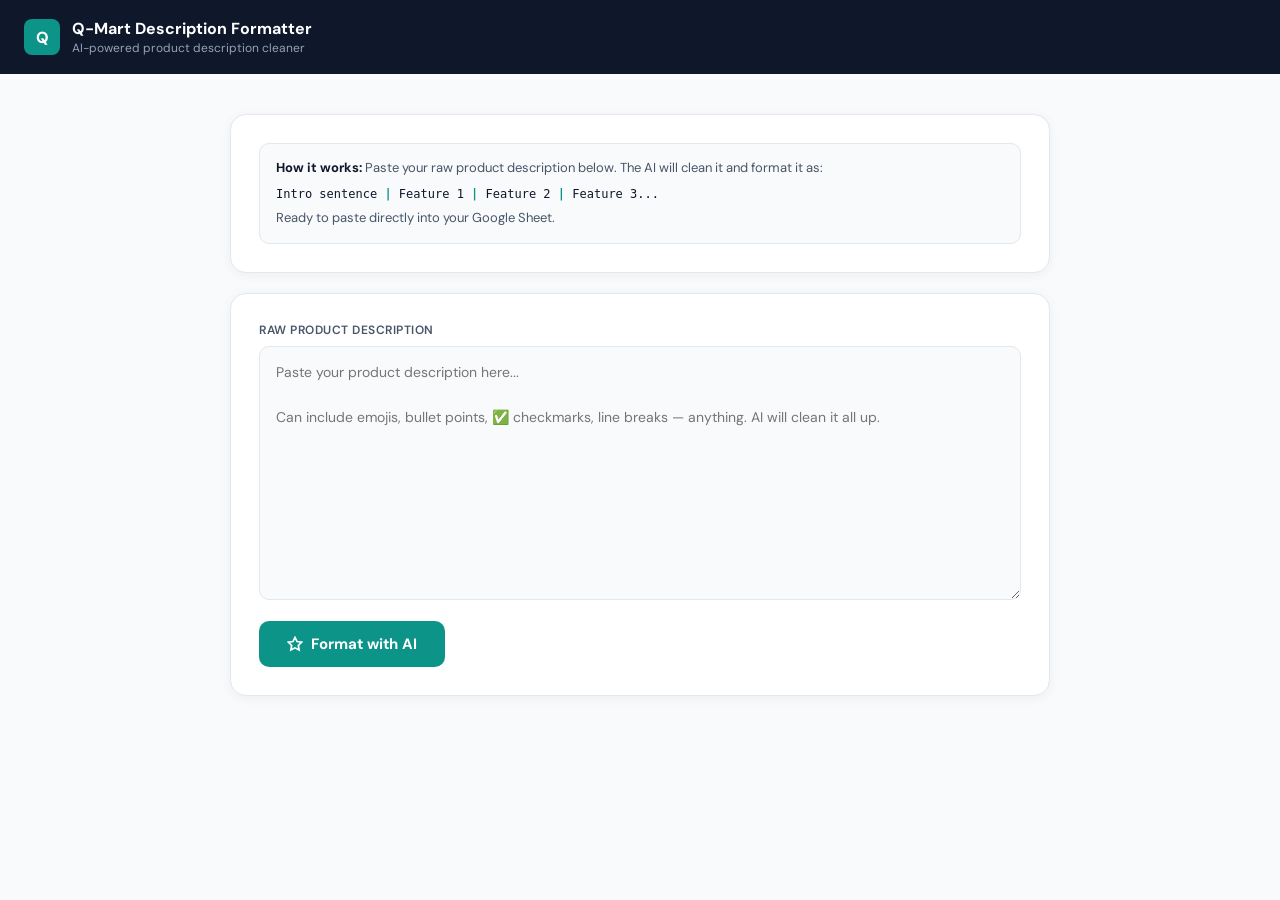
==== qmart-desc-tool.html @ 61875cc5 "Add files via upload" ====
<!DOCTYPE html>
<html lang="en">
<head>
<meta charset="UTF-8">
<meta name="viewport" content="width=device-width, initial-scale=1.0">
<title>Q-Mart Description Formatter</title>
<link href="https://fonts.googleapis.com/css2?family=DM+Sans:wght@400;500;600;700&family=DM+Mono:wght@400;500&display=swap" rel="stylesheet">
<style>
:root {
  --teal: #0d9488;
  --teal-dark: #0f766e;
  --teal-light: #ccfbf1;
  --teal-xlight: #f0fdfa;
  --dark: #0f172a;
  --mid: #475569;
  --muted: #94a3b8;
  --border: #e2e8f0;
  --bg: #f8fafc;
  --white: #ffffff;
}
* { margin: 0; padding: 0; box-sizing: border-box; }
body { font-family: 'DM Sans', sans-serif; background: var(--bg); color: var(--dark); min-height: 100vh; }

.header {
  background: var(--dark);
  padding: 18px 24px;
  display: flex; align-items: center; gap: 12px;
}
.header-logo {
  width: 36px; height: 36px; border-radius: 8px;
  background: var(--teal);
  display: flex; align-items: center; justify-content: center;
  font-weight: 800; font-size: 16px; color: white;
}
.header-title { color: white; font-size: 16px; font-weight: 700; }
.header-sub { color: var(--muted); font-size: 12px; margin-top: 1px; }

.container { max-width: 860px; margin: 0 auto; padding: 40px 20px; }

.card {
  background: var(--white);
  border: 1px solid var(--border);
  border-radius: 16px;
  padding: 28px;
  margin-bottom: 20px;
  box-shadow: 0 2px 12px rgba(0,0,0,0.05);
}

label {
  display: block;
  font-size: 12px; font-weight: 600; color: var(--mid);
  text-transform: uppercase; letter-spacing: 0.5px;
  margin-bottom: 8px;
}

textarea {
  width: 100%; padding: 14px 16px;
  border: 1.5px solid var(--border); border-radius: 10px;
  font-family: 'DM Sans', sans-serif; font-size: 14px;
  color: var(--dark); line-height: 1.6;
  resize: vertical; outline: none;
  transition: border-color 0.2s;
  background: var(--bg);
}
textarea:focus { border-color: var(--teal); background: white; }

.btn {
  background: var(--teal); color: white; border: none;
  border-radius: 10px; padding: 13px 28px;
  font-family: 'DM Sans', sans-serif; font-size: 15px; font-weight: 700;
  cursor: pointer; transition: background 0.2s;
  display: flex; align-items: center; gap: 8px;
  margin-top: 16px;
}
.btn:hover { background: var(--teal-dark); }
.btn:disabled { background: var(--muted); cursor: not-allowed; }

.result-box {
  background: var(--teal-xlight);
  border: 1.5px solid var(--teal-light);
  border-radius: 10px; padding: 16px;
  margin-top: 20px; display: none;
}
.result-label {
  font-size: 11px; font-weight: 700; color: var(--teal-dark);
  text-transform: uppercase; letter-spacing: 0.5px; margin-bottom: 10px;
}
.result-text {
  font-family: 'DM Mono', monospace;
  font-size: 13px; color: var(--dark);
  line-height: 1.6; word-break: break-word;
  white-space: pre-wrap;
}
.copy-btn {
  margin-top: 12px; background: var(--teal); color: white;
  border: none; border-radius: 8px; padding: 8px 16px;
  font-family: 'DM Sans', sans-serif; font-size: 13px; font-weight: 600;
  cursor: pointer; transition: background 0.2s;
}
.copy-btn:hover { background: var(--teal-dark); }

.loading {
  display: none; align-items: center; gap: 10px;
  margin-top: 16px; color: var(--mid); font-size: 14px;
}
.spinner {
  width: 20px; height: 20px; border: 2px solid var(--border);
  border-top-color: var(--teal); border-radius: 50%;
  animation: spin 0.8s linear infinite;
}
@keyframes spin { to { transform: rotate(360deg); } }

.error-box {
  background: #fef2f2; border: 1.5px solid #fecaca;
  border-radius: 10px; padding: 14px;
  margin-top: 16px; display: none;
  color: #dc2626; font-size: 14px;
}

.tip {
  background: var(--bg); border: 1px solid var(--border);
  border-radius: 10px; padding: 14px 16px;
  font-size: 13px; color: var(--mid); line-height: 1.6;
}
.tip strong { color: var(--dark); }
.pipe { color: var(--teal); font-weight: 700; font-family: monospace; }
</style>
</head>
<body>

<div class="header">
  <div class="header-logo">Q</div>
  <div>
    <div class="header-title">Q-Mart Description Formatter</div>
    <div class="header-sub">AI-powered product description cleaner</div>
  </div>
</div>

<div class="container">

  <div class="card">
    <div class="tip">
      <strong>How it works:</strong> Paste your raw product description below. The AI will clean it and format it as:<br>
      <span style="margin-top:6px;display:block;font-family:monospace;font-size:12px;color:var(--dark);">
        Intro sentence <span class="pipe">|</span> Feature 1 <span class="pipe">|</span> Feature 2 <span class="pipe">|</span> Feature 3...
      </span>
      <span style="margin-top:4px;display:block;">Ready to paste directly into your Google Sheet.</span>
    </div>
  </div>

  <div class="card">
    <label>Raw Product Description</label>
    <textarea id="inputDesc" rows="10" placeholder="Paste your product description here...&#10;&#10;Can include emojis, bullet points, ✅ checkmarks, line breaks — anything. AI will clean it all up."></textarea>
    <button class="btn" id="formatBtn" onclick="formatDesc()">
      <svg width="16" height="16" fill="none" stroke="currentColor" stroke-width="2.5" viewBox="0 0 24 24"><path d="M12 2l3.09 6.26L22 9.27l-5 4.87 1.18 6.88L12 17.77l-6.18 3.25L7 14.14 2 9.27l6.91-1.01L12 2z"/></svg>
      Format with AI
    </button>

    <div class="loading" id="loading">
      <div class="spinner"></div>
      Formatting your description...
    </div>

    <div class="error-box" id="errorBox"></div>

    <div class="result-box" id="resultBox">
      <div class="result-label">✓ Formatted Result — Copy & paste into Google Sheet</div>
      <div class="result-text" id="resultText"></div>
      <button class="copy-btn" onclick="copyResult()">Copy to Clipboard</button>
    </div>
  </div>

</div>

<script>
async function formatDesc() {
  const input = document.getElementById('inputDesc').value.trim();
  if (!input) { showError('Please paste a product description first.'); return; }

  const btn = document.getElementById('formatBtn');
  const loading = document.getElementById('loading');
  const errorBox = document.getElementById('errorBox');
  const resultBox = document.getElementById('resultBox');

  btn.disabled = true;
  loading.style.display = 'flex';
  errorBox.style.display = 'none';
  resultBox.style.display = 'none';

  const systemPrompt = `You are a product description formatter for an e-commerce website called Q-Mart based in Doha, Qatar.

Format the given raw product description into this exact structure:
[One clear compelling intro sentence about the product] | [Feature 1] | [Feature 2] | [Feature 3] | [more features...]

Strict rules:
- Output ONLY the formatted text — no explanation, no preamble, no markdown
- Everything on ONE single line — no line breaks, no newlines
- First part (before first |) = one compelling intro sentence, NO emojis
- Each feature after | = short and clear, max 10 words each
- Remove ALL emojis and bullet symbols (✅ 🔢 ✔ • ▪ etc.)
- Remove repeated or redundant points
- Keep all important specs (size, weight, power, capacity, model numbers etc.)
- Use ONLY | as separator
- Do not add quotes around the output`;

  try {
    const response = await fetch('https://api.anthropic.com/v1/messages', {
      method: 'POST',
      headers: { 'Content-Type': 'application/json' },
      body: JSON.stringify({
        model: 'claude-sonnet-4-20250514',
        max_tokens: 1000,
        system: systemPrompt,
        messages: [{ role: 'user', content: input }]
      })
    });

    const data = await response.json();

    if (data.error) throw new Error(data.error.message);

    const result = data.content?.[0]?.text?.trim();
    if (!result) throw new Error('No result returned.');

    document.getElementById('resultText').textContent = result;
    resultBox.style.display = 'block';

  } catch (err) {
    showError('Error: ' + err.message);
  } finally {
    btn.disabled = false;
    loading.style.display = 'none';
  }
}

function showError(msg) {
  const el = document.getElementById('errorBox');
  el.textContent = msg;
  el.style.display = 'block';
}

function copyResult() {
  const text = document.getElementById('resultText').textContent;
  navigator.clipboard.writeText(text).then(() => {
    const btn = document.querySelector('.copy-btn');
    btn.textContent = 'Copied!';
    setTimeout(() => btn.textContent = 'Copy to Clipboard', 2000);
  });
}
</script>
</body>
</html>
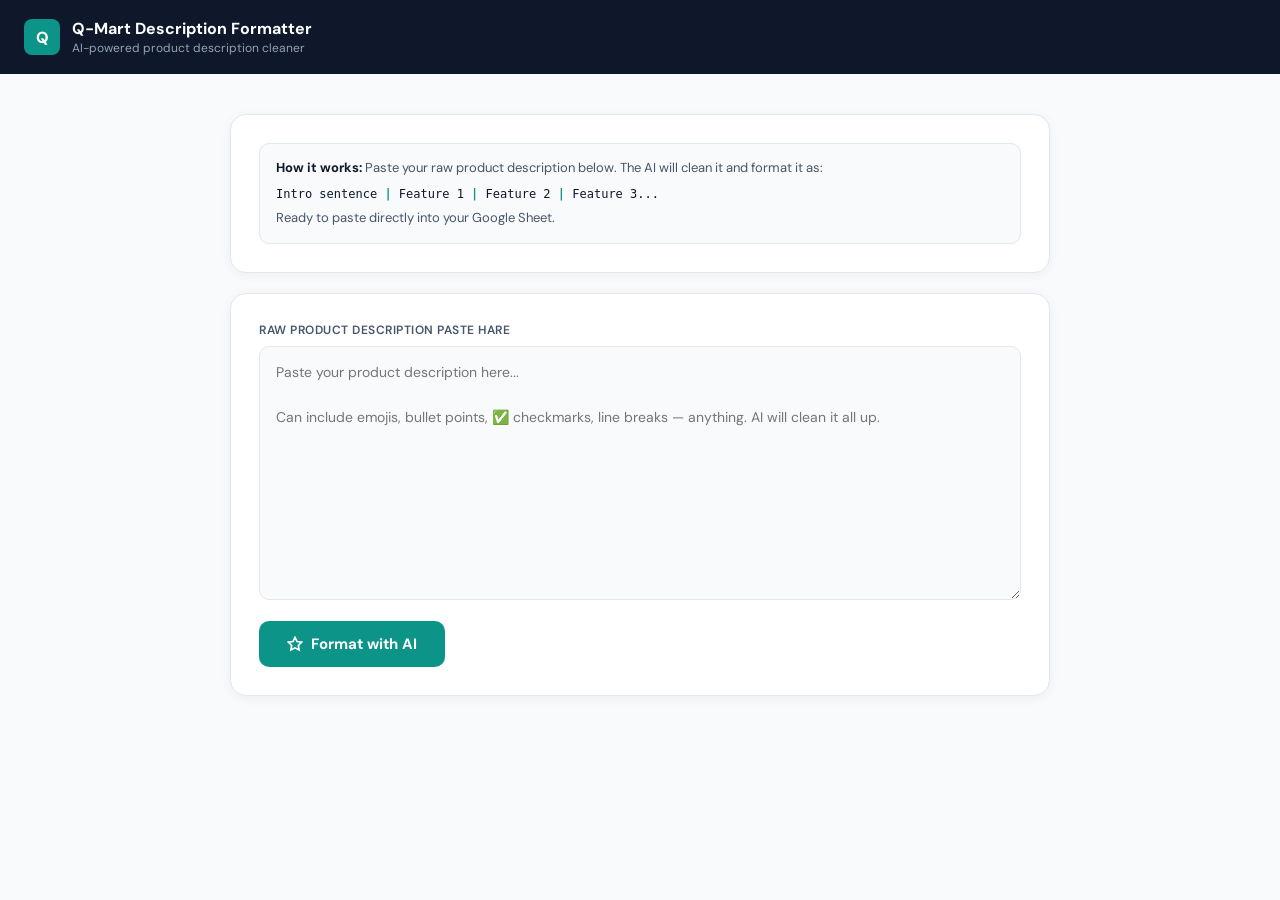
==== commit 187ba31b: "Update qmart-desc-tool.html" ====
--- a/qmart-desc-tool.html
+++ b/qmart-desc-tool.html
@@ -149,7 +149,7 @@
   </div>
 
   <div class="card">
-    <label>Raw Product Description</label>
+    <label>Raw Product Description Paste hare</label>
     <textarea id="inputDesc" rows="10" placeholder="Paste your product description here...&#10;&#10;Can include emojis, bullet points, ✅ checkmarks, line breaks — anything. AI will clean it all up."></textarea>
     <button class="btn" id="formatBtn" onclick="formatDesc()">
       <svg width="16" height="16" fill="none" stroke="currentColor" stroke-width="2.5" viewBox="0 0 24 24"><path d="M12 2l3.09 6.26L22 9.27l-5 4.87 1.18 6.88L12 17.77l-6.18 3.25L7 14.14 2 9.27l6.91-1.01L12 2z"/></svg>
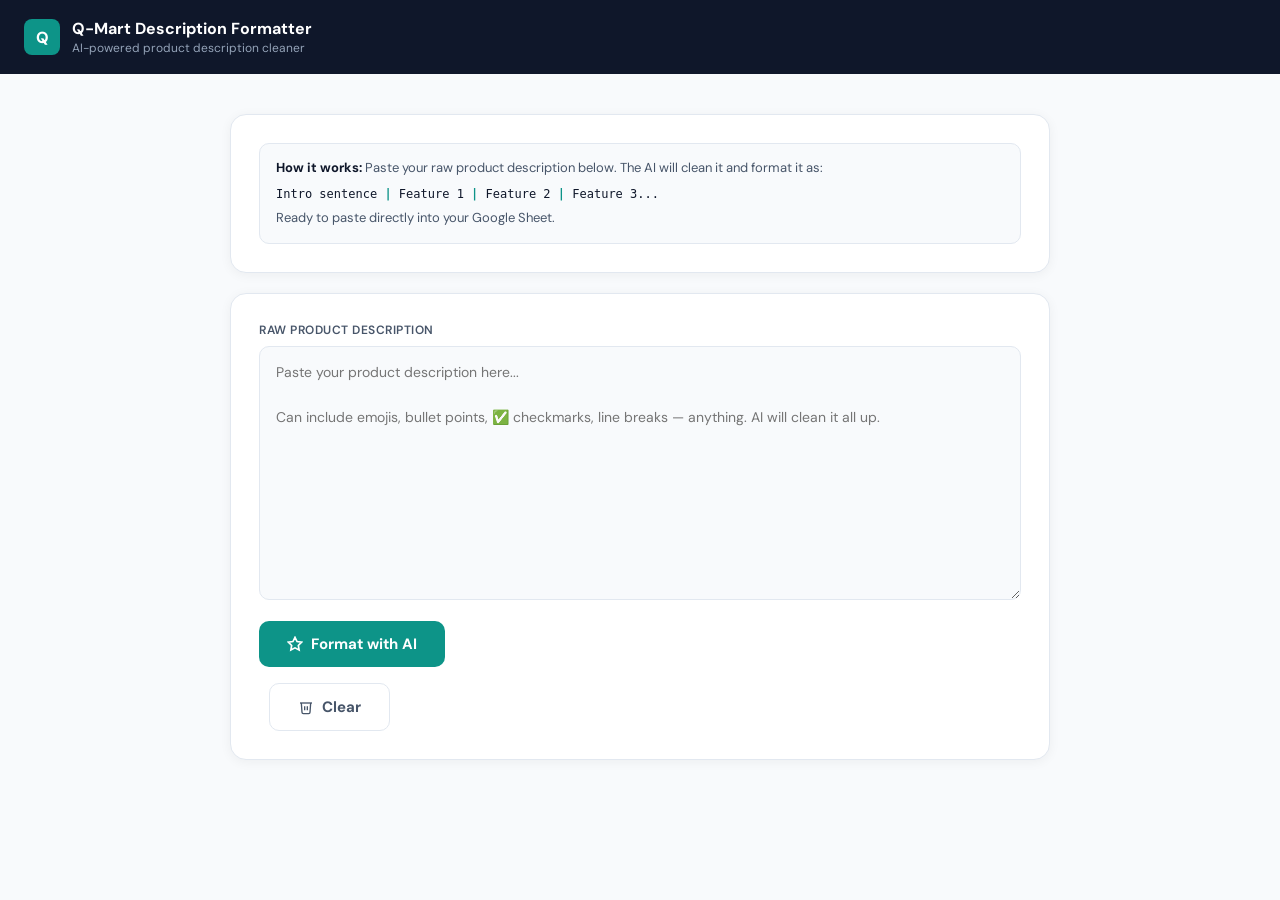
==== commit 2963f20d: "Update qmart-desc-tool.html" ====
--- a/qmart-desc-tool.html
+++ b/qmart-desc-tool.html
@@ -149,12 +149,16 @@
   </div>
 
   <div class="card">
-    <label>Raw Product Description Paste hare</label>
+    <label>Raw Product Description</label>
     <textarea id="inputDesc" rows="10" placeholder="Paste your product description here...&#10;&#10;Can include emojis, bullet points, ✅ checkmarks, line breaks — anything. AI will clean it all up."></textarea>
     <button class="btn" id="formatBtn" onclick="formatDesc()">
       <svg width="16" height="16" fill="none" stroke="currentColor" stroke-width="2.5" viewBox="0 0 24 24"><path d="M12 2l3.09 6.26L22 9.27l-5 4.87 1.18 6.88L12 17.77l-6.18 3.25L7 14.14 2 9.27l6.91-1.01L12 2z"/></svg>
       Format with AI
     </button>
+    <button class="btn" onclick="clearAll()" style="background:none;border:1.5px solid var(--border);color:var(--mid);margin-left:10px;">
+      <svg width="16" height="16" fill="none" stroke="currentColor" stroke-width="2" viewBox="0 0 24 24"><polyline points="3 6 5 6 21 6"/><path d="M19 6l-1 14a2 2 0 01-2 2H8a2 2 0 01-2-2L5 6"/><path d="M10 11v6M14 11v6"/></svg>
+      Clear
+    </button>
 
     <div class="loading" id="loading">
       <div class="spinner"></div>
@@ -164,15 +168,30 @@
     <div class="error-box" id="errorBox"></div>
 
     <div class="result-box" id="resultBox">
-      <div class="result-label">✓ Formatted Result — Copy & paste into Google Sheet</div>
+      <div class="result-label">✓ Formatted Description</div>
       <div class="result-text" id="resultText"></div>
-      <button class="copy-btn" onclick="copyResult()">Copy to Clipboard</button>
+      <button class="copy-btn" id="copyDescBtn" onclick="copyField('resultText','copyDescBtn','Copy Description')">Copy Description</button>
+
+      <div style="margin-top:20px;border-top:1px solid var(--teal-light);padding-top:16px;">
+        <div class="result-label">✓ Suggested Category</div>
+        <div class="result-text" id="categoryText" style="font-size:15px;font-weight:700;color:var(--teal-dark);"></div>
+        <button class="copy-btn" id="copyCatBtn" onclick="copyField('categoryText','copyCatBtn','Copy Category')" style="margin-top:10px;">Copy Category</button>
+      </div>
     </div>
   </div>
 
 </div>
 
 <script>
+function clearAll() {
+  document.getElementById('inputDesc').value = '';
+  document.getElementById('resultBox').style.display = 'none';
+  document.getElementById('errorBox').style.display = 'none';
+  document.getElementById('resultText').textContent = '';
+  document.getElementById('categoryText').textContent = '';
+  document.getElementById('inputDesc').focus();
+}
+
 async function formatDesc() {
   const input = document.getElementById('inputDesc').value.trim();
   if (!input) { showError('Please paste a product description first.'); return; }
@@ -189,19 +208,26 @@
 
   const systemPrompt = `You are a product description formatter for an e-commerce website called Q-Mart based in Doha, Qatar.
 
-Format the given raw product description into this exact structure:
-[One clear compelling intro sentence about the product] | [Feature 1] | [Feature 2] | [Feature 3] | [more features...]
-
-Strict rules:
-- Output ONLY the formatted text — no explanation, no preamble, no markdown
-- Everything on ONE single line — no line breaks, no newlines
-- First part (before first |) = one compelling intro sentence, NO emojis
-- Each feature after | = short and clear, max 10 words each
-- Remove ALL emojis and bullet symbols (✅ 🔢 ✔ • ▪ etc.)
-- Remove repeated or redundant points
-- Keep all important specs (size, weight, power, capacity, model numbers etc.)
+You must return a JSON object with exactly two keys:
+1. "desc" — the formatted description
+2. "category" — the detected product category
+
+For "desc", format as:
+[Intro paragraph — keep full detail] | [Feature 1] | [Feature 2] | [Feature 3] | [more features...]
+
+Rules for desc:
+- Everything on ONE single line — absolutely no line breaks anywhere
+- First part (before first |) = keep the full intro text, just remove emojis. Do NOT shorten it.
+- Each feature after | = keep original wording, remove only emojis and bullet symbols (✅ ✔ • ▪ etc.)
+- Do NOT remove, summarize, or shorten any actual content
+- Keep all specs, model numbers, sizes, capacities exactly as written
 - Use ONLY | as separator
-- Do not add quotes around the output`;
+
+Rules for category — pick the single best match from this list:
+Appliances | Phones & Accessories | Islamic Products | Electronics | Home & Kitchen | Tools & Equipment | Personal Care | Clothing & Fashion | Food & Grocery | Other
+
+Return ONLY a raw JSON object. No markdown, no backticks, no explanation. Example:
+{"desc":"Full formatted description here","category":"Appliances"}`;
 
   try {
     const response = await fetch('https://api.anthropic.com/v1/messages', {
@@ -209,20 +235,30 @@
       headers: { 'Content-Type': 'application/json' },
       body: JSON.stringify({
         model: 'claude-sonnet-4-20250514',
-        max_tokens: 1000,
+        max_tokens: 2000,
         system: systemPrompt,
         messages: [{ role: 'user', content: input }]
       })
     });
 
     const data = await response.json();
-
     if (data.error) throw new Error(data.error.message);
 
-    const result = data.content?.[0]?.text?.trim();
-    if (!result) throw new Error('No result returned.');
-
-    document.getElementById('resultText').textContent = result;
+    const raw = data.content?.[0]?.text?.trim();
+    if (!raw) throw new Error('No result returned.');
+
+    let parsed;
+    try {
+      parsed = JSON.parse(raw);
+    } catch(e) {
+      // fallback: try extracting from text
+      const match = raw.match(/\{[\s\S]*\}/);
+      if(match) parsed = JSON.parse(match[0]);
+      else throw new Error('Could not parse AI response.');
+    }
+
+    document.getElementById('resultText').textContent = parsed.desc || '';
+    document.getElementById('categoryText').textContent = parsed.category || '';
     resultBox.style.display = 'block';
 
   } catch (err) {
@@ -239,13 +275,31 @@
   el.style.display = 'block';
 }
 
-function copyResult() {
-  const text = document.getElementById('resultText').textContent;
-  navigator.clipboard.writeText(text).then(() => {
-    const btn = document.querySelector('.copy-btn');
-    btn.textContent = 'Copied!';
-    setTimeout(() => btn.textContent = 'Copy to Clipboard', 2000);
-  });
+function copyField(textId, btnId, defaultLabel) {
+  const text = document.getElementById(textId).textContent.trim();
+  const btn = document.getElementById(btnId);
+  if (!text) return;
+  try {
+    navigator.clipboard.writeText(text).then(() => {
+      btn.textContent = 'Copied!';
+      setTimeout(() => btn.textContent = defaultLabel, 2000);
+    }).catch(() => fallbackCopy(text, btn, defaultLabel));
+  } catch(e) {
+    fallbackCopy(text, btn, defaultLabel);
+  }
+}
+
+function fallbackCopy(text, btn, defaultLabel) {
+  const ta = document.createElement('textarea');
+  ta.value = text;
+  ta.style.position = 'fixed';
+  ta.style.opacity = '0';
+  document.body.appendChild(ta);
+  ta.focus(); ta.select();
+  document.execCommand('copy');
+  document.body.removeChild(ta);
+  btn.textContent = 'Copied!';
+  setTimeout(() => btn.textContent = defaultLabel, 2000);
 }
 </script>
 </body>
